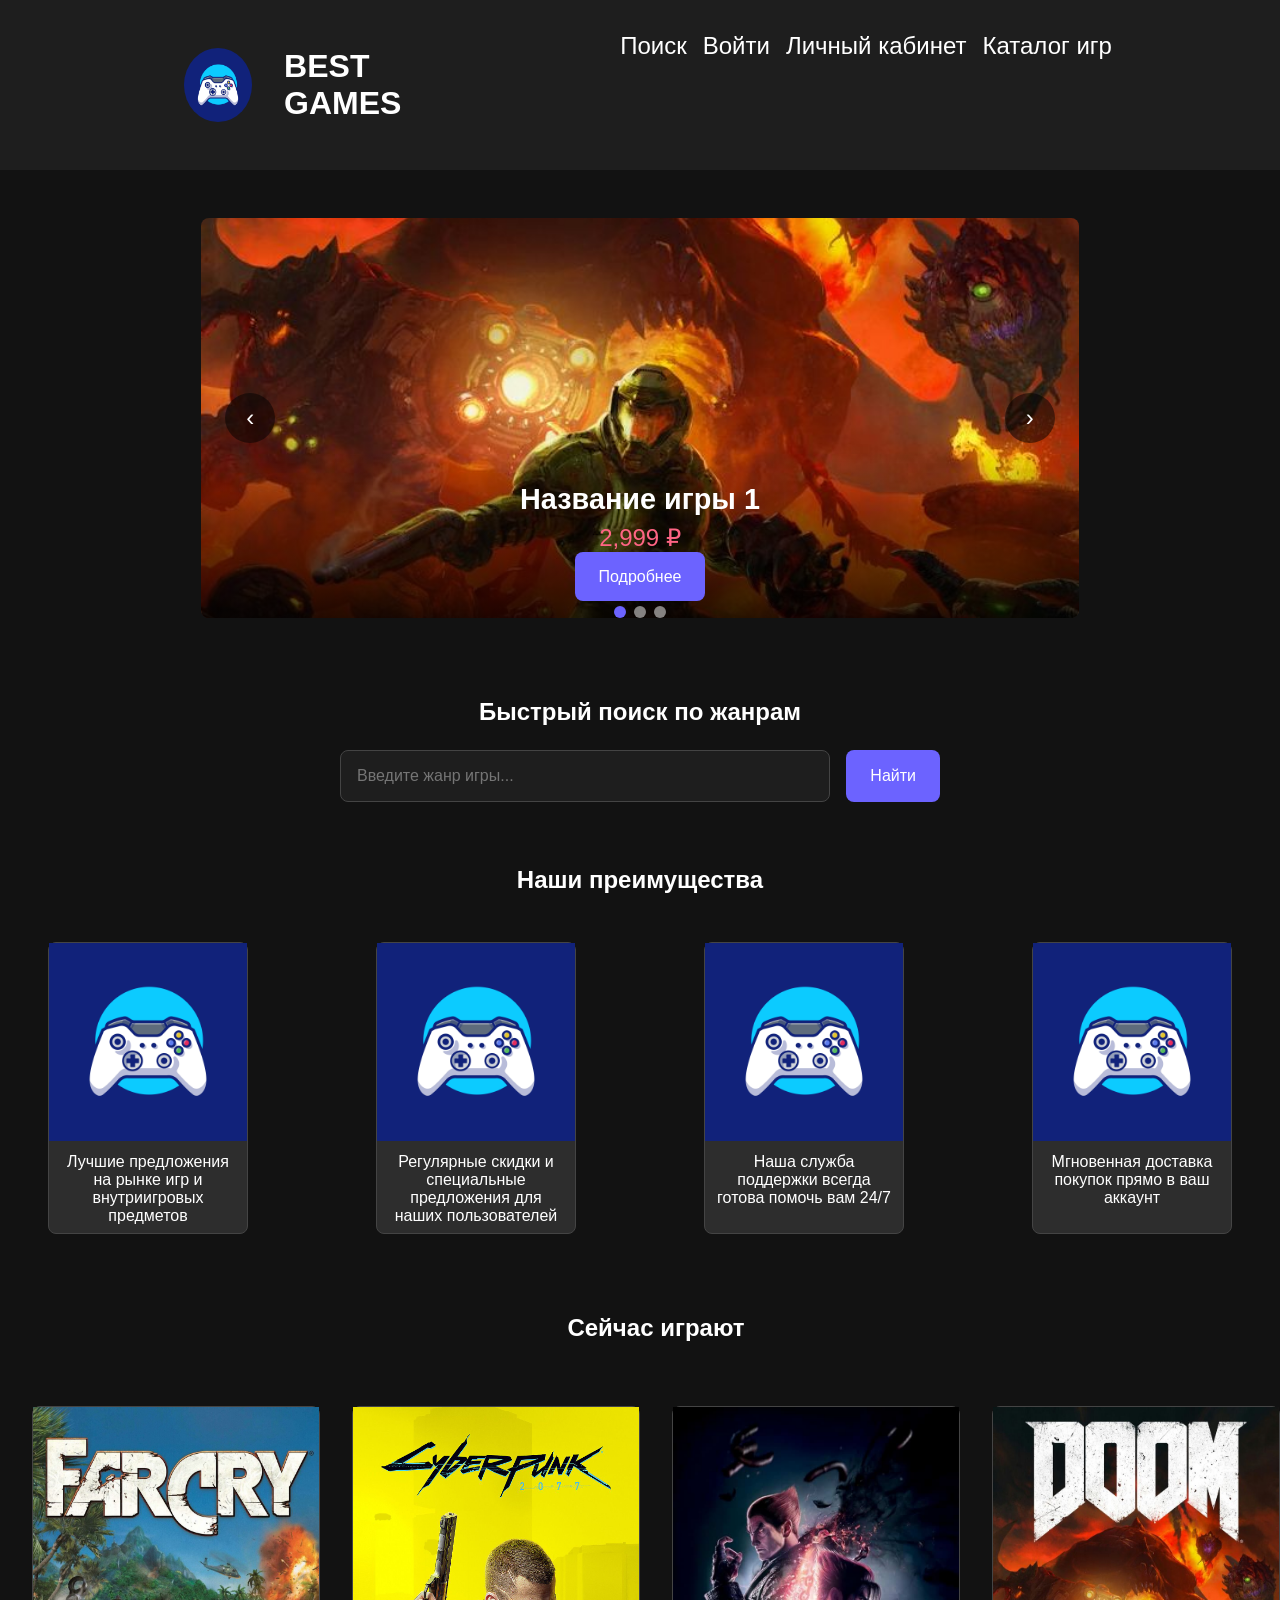
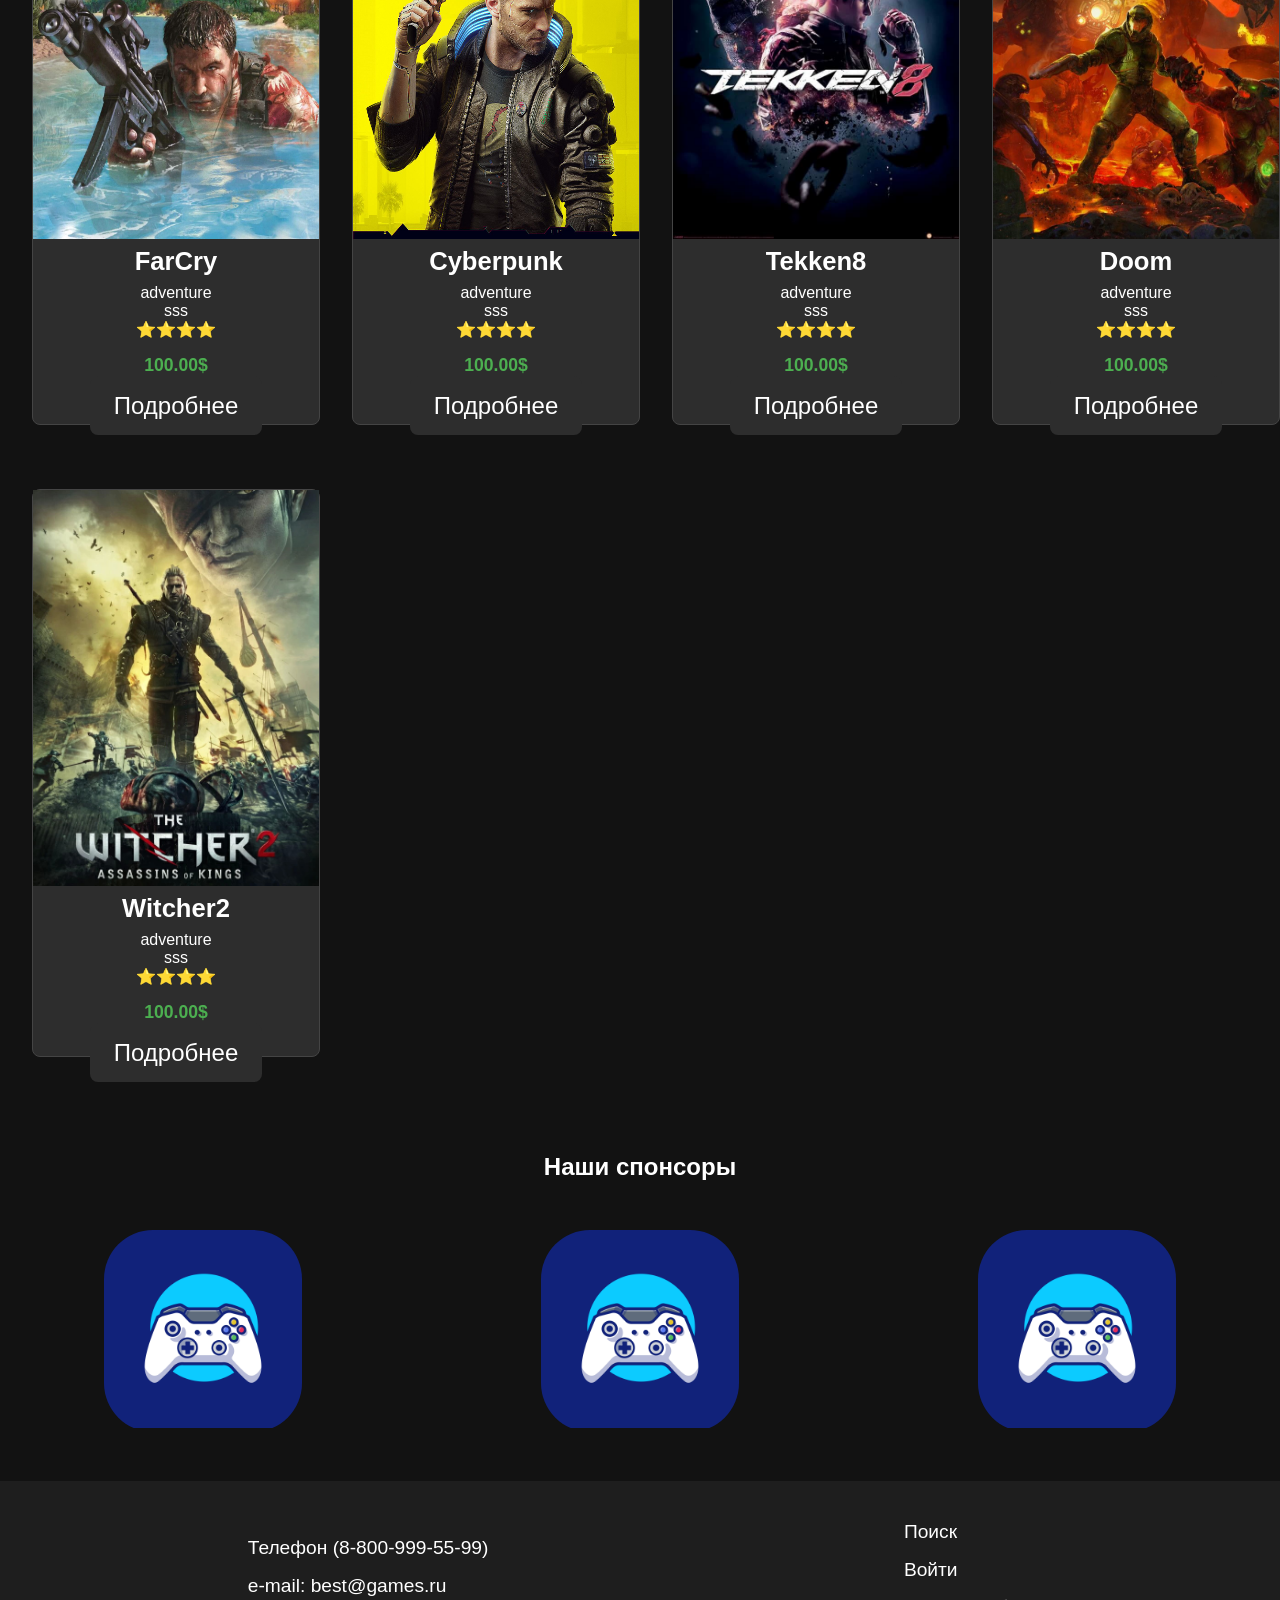
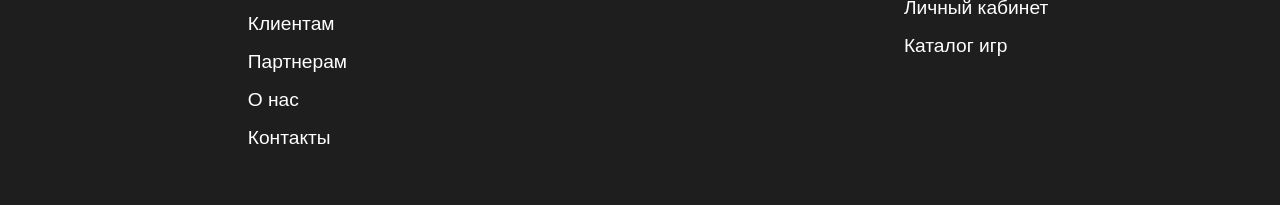
==== index.html @ 7e45bc16 "ready" ====
<!DOCTYPE html>
<html lang="en">

<head>
    <meta charset="UTF-8">
    <meta name="viewport" content="width=device-width, initial-scale=1.0">
    <title>Document</title>
    <link rel="stylesheet" href="css/style.css">
</head>

<body>
    <div class="page-content">
        <div class="container">
            <header class="header">
                <div class="logo">
                    <img src="media/logo.jpg" alt="logo-image" class="logo-image">
                    <h1>BEST GAMES</h1>
                </div>
                <div class="nav">
                    <ul class="nav-list">
                        <li class="nav-item"><a href="#search">Поиск</a></li>
                        <li class="nav-item"><a href="login.html">Войти</a></li>
                        <li class="nav-item"><a href="profile.html">Личный кабинет</a></li>
                        <li class="nav-item"><a href="catalog.html">Каталог игр</a></li>
                    </ul>
                </div>
            </header>
        </div>


        <section class="slider">
            <div class="slides-container">
                <!-- Слайд 1 -->
                <div class="slide">
                    <div class="slide-image">
                        <img src="media/doom.jpg" alt="Игра 1">
                    </div>
                    <div class="slide-content">
                        <h3>Название игры 1</h3>
                        <div class="price">2,999 ₽</div>
                        <a href="game.html" class="btn">Подробнее</a>
                    </div>
                </div>
                <!-- Слайд 2 -->
                <div class="slide">
                    <div class="slide-image">
                        <img src="media/fallout.jpg" alt="Игра 2">
                    </div>
                    <div class="slide-content">
                        <h3>Название игры 2</h3>
                        <div class="price">1,499 ₽</div>
                        <a href="game.html" class="btn">Подробнее</a>
                    </div>
                </div>
                <!-- Слайд 3 -->
                <div class="slide">
                    <div class="slide-image">
                        <img src="media/cyberpunk.jpg" alt="Игра 3">
                    </div>
                    <div class="slide-content">
                        <h3>Название игры 3</h3>
                        <div class="price">3,499 ₽</div>
                        <a href="game.html" class="btn">Подробнее</a>
                    </div>
                </div>
            </div>

            <!-- Кнопки навигации -->
            <button class="prev">‹</button>
            <button class="next">›</button>

            <div class="slider-indicators">
        <button class="indicator active"></button>
        <button class="indicator"></button>
        <button class="indicator"></button>
    </div>
        </section>
        <div class="container">

            <section class="search" id="search">
                <div class="container">
                    <h2 class="quick-search__title">Быстрый поиск по жанрам</h2>
                    <form class="search-form">
                        <input type="text" class="form-control search-form__input" placeholder="Введите жанр игры...">
                        <button type="submit" class="btn">Найти</button>
                    </form>
                </div>
            </section>
        </div>


        <section class="infographics">
            <h2>Наши преимущества</h2>
            <div class="infographic-grid">
                <div class="infographic-card">
                    <div class="infographic-card-image">
                        <img src="media/logo.jpg" alt="picture">
                    </div>
                    <div class="infographic-card-info">
                        <p>Лучшие предложения на рынке игр и внутриигровых предметов</p>
                    </div>
                </div>
                <div class="infographic-card">
                    <div class="infographic-card-image">
                        <img src="media/logo.jpg" alt="picture">
                    </div>
                    <div class="infographic-card-info">
                        <p>Регулярные скидки и специальные предложения для наших пользователей</p>
                    </div>
                </div>
                <div class="infographic-card">
                    <div class="infographic-card-image">
                        <img src="media/logo.jpg" alt="picture">
                    </div>
                    <div class="infographic-card-info">
                        <p>Наша служба поддержки всегда готова помочь вам 24/7</p>
                    </div>
                </div>
                <div class="infographic-card">
                    <div class="infographic-card-image">
                        <img src="media/logo.jpg" alt="picture">
                    </div>
                    <div class="infographic-card-info">
                        <p>Мгновенная доставка покупок прямо в ваш аккаунт</p>
                    </div>
                </div>
            </div>
        </section>

        <div class="container">
            <section class="popular-games">
                <h2>Сейчас играют</h2>
                <div class="popular-games-grid">
                    <div class="game-card">
                        <div class="game-card-image">
                            <img src="media/FarCry.jpg">
                        </div>
                        <div class="game-card-info">
                            <h4 class="game-name">FarCry</h4>
                            <p class="game-genre">adventure</p>
                            <p class="game-company">sss</p>
                            <div class="rating">⭐⭐⭐⭐</div>
                            <p class="game-price">100.00$</p>
                            <a href="game.html" class="btn btn-primary">Подробнее</a>
                        </div>
                    </div>
                    <div class="game-card">
                        <div class="game-card-image">
                            <img src="media/cyberpunk.jpg">
                        </div>
                        <div class="game-card-info">
                            <h4 class="game-name">Cyberpunk</h4>
                            <p class="game-genre">adventure</p>
                            <p class="game-company">sss</p>
                            <div class="rating">⭐⭐⭐⭐</div>
                            <p class="game-price">100.00$</p>
                            <a href="game.html" class="btn btn-primary">Подробнее</a>
                        </div>
                    </div>
                    <div class="game-card">
                        <div class="game-card-image">
                            <img src="media/tekken8.jpg">
                        </div>
                        <div class="game-card-info">
                            <h4 class="game-name">Tekken8</h4>
                            <p class="game-genre">adventure</p>
                            <p class="game-company">sss</p>
                            <div class="rating">⭐⭐⭐⭐</div>
                            <p class="game-price">100.00$</p>
                            <a href="game.html" class="btn btn-primary">Подробнее</a>
                        </div>
                    </div>
                    <div class="game-card">
                        <div class="game-card-image">
                            <img src="media/doom.jpg">
                        </div>
                        <div class="game-card-info">
                            <h4 class="game-name">Doom</h4>
                            <p class="game-genre">adventure</p>
                            <p class="game-company">sss</p>
                            <div class="rating">⭐⭐⭐⭐</div>
                            <p class="game-price">100.00$</p>
                            <a href="game.html" class="btn btn-primary">Подробнее</a>
                        </div>
                    </div>
                    <div class="game-card">
                        <div class="game-card-image">
                            <img src="media/witcher2.jpg">
                        </div>
                        <div class="game-card-info">
                            <h4 class="game-name">Witcher2</h4>
                            <p class="game-genre">adventure</p>
                            <p class="game-company">sss</p>
                            <div class="rating">⭐⭐⭐⭐</div>
                            <p class="game-price">100.00$</p>
                            <a href="game.html" class="btn btn-primary">Подробнее</a>
                        </div>
                    </div>
                </div>
            </section>
        </div>

        <div class="container">
            <section class="partners">
                <h2>Наши спонсоры</h2>
                <div class="partner-grid">
                    <div class="partner-logo">
                        <img src="media/logo.jpg" alt="partner-logo">
                    </div>
                    <div class="partner-logo">
                        <img src="media/logo.jpg" alt="partner-logo">
                    </div>
                    <div class="partner-logo">
                        <img src="media/logo.jpg" alt="partner-logo">
                    </div>
                </div>
            </section>
        </div>
        </main>
        <div class="container">
            <footer class="footer">
                <div class="info">
                    <ul class="info-list">
                        <li>Телефон (8-800-999-55-99)</li>
                        <li>e-mail: best@games.ru</li>
                        <li><a href="#">Клиентам</a></li>
                        <li><a href="#">Партнерам</a></li>
                        <li><a href="#">О нас</a></li>
                        <li><a href="#">Контакты</a></li>
                    </ul>
                </div>
                <div class="footer-nav">
                    <ul class="footer-nav-list">
                        <li class="nav-item"><a href="index.html">Поиск</a></li>
                        <li class="nav-item"><a href="login.html">Войти</a></li>
                        <li class="nav-item"><a href="profile.html">Личный кабинет</a></li>
                        <li class="nav-item"><a href="catalog.html">Каталог игр</a></li>
                    </ul>
                </div>
            </footer>
        </div>
    </div>
</body>
<script>
    // Простой слайдер
    document.addEventListener('DOMContentLoaded', function () {
        const slidesContainer = document.querySelector('.slides-container');
        const slides = document.querySelectorAll('.slide');
        const prevBtn = document.querySelector('.prev');
        const nextBtn = document.querySelector('.next');
        const indicators = document.querySelectorAll('.indicator');

        if (!slidesContainer || slides.length === 0) return;

        let currentSlide = 0;
        const totalSlides = slides.length;

        function goToSlide(index) {
            currentSlide = index;
            slidesContainer.style.transform = `translateX(-${currentSlide * 100}%)`;

            indicators.forEach((indicator, i) => {
            indicator.classList.toggle('active', i === currentSlide);
        });
        }

        function nextSlide() {
            goToSlide((currentSlide + 1) % totalSlides);
        }

        function prevSlide() {
            goToSlide((currentSlide - 1 + totalSlides) % totalSlides);
        }

        // Обработчики кнопок
        if (prevBtn) prevBtn.addEventListener('click', prevSlide);
        if (nextBtn) nextBtn.addEventListener('click', nextSlide);
    });
</script>

</html>
---- css/style.css ----
/* Базовый сброс */
*,
*::before,
*::after {
    box-sizing: border-box;
    padding: 0;
    margin: 0;
}

/* CSS переменные */
:root {
    /* Основные цвета */
    --primary-color: #6C63FF;
    --secondary-color: #4A44C4;
    --accent-color: #FF6584;
    --success-color: #4CAF50;
    
    /* Фоны */
    --bg-primary: #121212;
    --bg-secondary: #1E1E1E;
    --bg-card: #2D2D2D;
    --bg-overlay: rgba(0, 0, 0, 0.8);
    
    /* Текст */
    --text-primary: #FFFFFF;
    --text-secondary: #B0B0B0;
    --text-muted: #888888;
    
    /* Границы */
    --border-color: #444444;
    --border-radius: 8px;
    
    /* Тени */
    --shadow: 0 4px 6px rgba(0, 0, 0, 0.3);
    --shadow-hover: 0 8px 15px rgba(0, 0, 0, 0.4);
    
    /* Отступы */
    --spacing-xs: 0.5rem;
    --spacing-sm: 1rem;
    --spacing-md: 1.5rem;
    --spacing-lg: 2rem;
    --spacing-xl: 3rem;
}

/* Светлая тема */
.light-theme {
    --bg-primary: #FFFFFF;
    --bg-secondary: #F5F5F5;
    --bg-card: #FFFFFF;
    --bg-overlay: rgba(255, 255, 255, 0.9);
    
    --text-primary: #333333;
    --text-secondary: #666666;
    --text-muted: #888888;
    
    --border-color: #E0E0E0;
    --shadow: 0 2px 4px rgba(0, 0, 0, 0.1);
    --shadow-hover: 0 4px 8px rgba(0, 0, 0, 0.15);
}

/* Общие стили */
body {
    font-family: sans-serif;
    font-size: 1rem;
    background-color: var(--bg-primary);
    color: var(--text-primary);
}

a {
    text-decoration: none;
    color: var(--text-primary);
}

.page-content {
    display: grid;
    grid-template-columns: 1fr;
    grid-template-rows: auto 1fr auto;
    grid-template-areas:
        "header"
        "main"
        "footer";
    min-height: 100vh;
}

.container {
    margin: 0;
    padding: 0;
}

/* Хедер */
.header {
    grid-area: header;
    display: flex;
    flex-direction: row;
    background-color: var(--bg-secondary);
    justify-content: space-around;
    align-content: center;
    padding: var(--spacing-lg);
    color: var(--text-primary);
    gap: 5rem;
}

.logo {
    display: flex;
    flex-direction: row;
    max-width: 100px;
    padding: var(--spacing-sm);
}

.logo-image {
    width: 100%;
    border-radius: 50%;
}

.logo h1 {
    margin-left: 2rem;
}

.nav-list {
    display: flex;
    flex-direction: row;
    list-style: none;
    gap: var(--spacing-sm);
    color: var(--text-primary);
    font-size: 1.5rem;
}

.nav-list a {
    color: var(--text-primary);
    text-decoration: none;
}

/* Слайдер */
.slider {
    position: relative;
    max-width: 1000px;
    margin: var(--spacing-xl) auto;
    overflow: hidden;
    border-radius: var(--border-radius);
}

.slides-container {
    display: flex;
    transition: transform 0.5s ease;
}

.slide {
    min-width: 100%;
    position: relative;
}

.slide-image {
    width: 100%;
    height: 400px;
}

.slide-image img {
    width: 100%;
    height: 100%;
    object-fit: cover;
    display: block;
}

.slide-content {
    position: absolute;
    bottom: 0;
    left: 0;
    right: 0;
    padding: var(--spacing-lg);
    background: linear-gradient(transparent, rgba(0,0,0,0.8));
    color: white;
}

.slide-content h3 {
    font-size: 1.8rem;
    margin-bottom: var(--spacing-xs);
}

.slide-content .price {
    font-size: 1.5rem;
    color: var(--accent-color);
    margin-bottom: var(--spacing-sm);
}

.slider-indicators {
    position: absolute;
    bottom: 0;
    left: 50%;
    transform: translateX(-50%);
    display: flex;
    gap: var(--spacing-xs);
    z-index: 10;
}

.indicator {
    width: 12px;
    height: 12px;
    border-radius: 50%;
    background-color: rgba(255, 255, 255, 0.5);
    border: none;
    cursor: pointer;
    transition: background-color 0.3s ease;
}

.indicator.active {
    background-color: var(--primary-color);
}

/* Кнопки навигации слайдера */
.prev,
.next {
    cursor: pointer;
    position: absolute;
    top: 50%;
    transform: translateY(-50%);
    width: 50px;
    height: 50px;
    background-color: rgba(0, 0, 0, 0.5);
    color: white;
    border: none;
    border-radius: 50%;
    font-size: 24px;
    display: flex;
    align-items: center;
    justify-content: center;
    z-index: 10;
    transition: background-color 0.3s ease;
}

.prev:hover,
.next:hover {
    background-color: rgba(0, 0, 0, 0.8);
}

.prev {
    left: var(--spacing-md);
}

.next {
    right: var(--spacing-md);
}

/* Секции */
section {
    margin: var(--spacing-lg) 0;
    text-align: center;
}

/* Инфографика */
.infographic-grid {
    display: grid;
    grid-template-columns: repeat(auto-fit, minmax(200px, 1fr));
    justify-items: center;
    gap: var(--spacing-lg);
    margin: var(--spacing-xl) 0;
}

.infographic-card {
    max-width: 200px;
    background-color: var(--bg-card);
    color: var(--text-primary);
    border: 1px solid var(--border-color);
    border-radius: var(--border-radius);
}

.infographic-card-image {
    width: 100%;
}

.infographic-card-image img {
    width: 100%;
}

.infographic-card p {
    text-align: center;
    margin: var(--spacing-xs);
}

/* Популярные игры */
.popular-games {
    margin: 0 0 0 var(--spacing-lg);
}

.popular-games-grid {
    display: grid;
    grid-template-columns: repeat(auto-fit, minmax(250px, 1fr));
    justify-items: center;
    gap: var(--spacing-lg);
    margin: var(--spacing-xl) 0;
}

.game-card {
    max-width: 300px;
    background: var(--bg-card);
    margin: var(--spacing-sm) 0;
    text-align: center;
    border: 1px solid var(--border-color);
    border-radius: var(--border-radius);
}

.game-card-image {
    height: 70%;
}

.game-card-image img {
    width: 100%;
    height: 100%;
}

h4 {
    font-size: 1.6rem;
    margin: var(--spacing-xs);
}

.game-price {
    margin: var(--spacing-sm);
    color: var(--success-color);
    font-weight: bold;
    font-size: 1.1rem;
}

/* Кнопки */
.btn {
    text-decoration: none;
    padding: var(--spacing-sm) var(--spacing-md);
    color: var(--text-primary);
    border-radius: var(--border-radius);
    background-color: var(--primary-color);
    border: none;
    font-size: 1rem;
    font-weight: 500;
}

.btn-primary {
    background-color: var(--bg-card);
    color: var(--text-primary);
    font-size: 1.5rem;
}

/* Партнеры */
.partner-grid {
    display: grid;
    grid-template-columns: repeat(auto-fit, minmax(200px, 1fr));
    justify-items: center;
    gap: var(--spacing-lg);
    margin: var(--spacing-xl) 0;
}

.partner-logo {
    max-width: 100%;
    max-width: 200px;
    border: 1px solid transparent;
    border-radius: 50px;
    overflow: hidden;
}

.partner-logo img {
    width: 100%;
}

/* Футер */
.footer {
    grid-area: footer;
    display: flex;
    background-color: var(--bg-secondary);
    justify-content: space-around;
    align-content: center;
    padding: var(--spacing-lg);
    color: var(--text-primary);
}

.info-list {
    list-style: none;
    padding: var(--spacing-sm);
}

.info-list li {
    padding: var(--spacing-xs);
    font-size: 1.2rem;
}

.info-list a {
    text-decoration: none;
    color: var(--text-primary);
}

.footer-nav-list {
    list-style: none;
    color: var(--text-primary);
    font-size: 1.2rem;
}

.footer-nav-list li {
    padding: var(--spacing-xs);
}

h2 {
    color: var(--text-primary);
}

/* Формы */
.form-group {
    margin-bottom: var(--spacing-md);
}

.form-label {
    display: block;
    margin-bottom: var(--spacing-xs);
    font-weight: 500;
    color: var(--text-primary);
}

.form-control {
    width: 100%;
    padding: var(--spacing-sm);
    border: 1px solid var(--border-color);
    border-radius: var(--border-radius);
    background-color: var(--bg-secondary);
    color: var(--text-primary);
    font-size: 1rem;
}

.form-control:focus {
    outline: none;
    border-color: var(--primary-color);
}

.form-check {
    display: flex;
    align-items: center;
    gap: var(--spacing-xs);
}

.form-check-input {
    width: 18px;
    height: 18px;
}

/* Личный кабинет */
.profile {
    max-width: 1000px;
    margin: var(--spacing-xl) auto;
}

.profile__header {
    background-color: var(--bg-secondary);
    padding: var(--spacing-lg);
    border-radius: var(--border-radius);
    margin-bottom: var(--spacing-lg);
    box-shadow: var(--shadow);
}

.profile__info-grid {
    display: grid;
    grid-template-columns: repeat(auto-fit, minmax(200px, 1fr));
    gap: var(--spacing-md);
}

.profile__section {
    background-color: var(--bg-card);
    padding: var(--spacing-lg);
    border-radius: var(--border-radius);
    margin-bottom: var(--spacing-lg);
    box-shadow: var(--shadow);
}

.profile__section-title {
    font-size: 1.25rem;
    margin-bottom: var(--spacing-md);
    padding-bottom: var(--spacing-xs);
    border-bottom: 2px solid var(--primary-color);
}

.purchase-history {
    width: 100%;
    border-collapse: collapse;
}

.purchase-history th,
.purchase-history td {
    padding: var(--spacing-sm);
    text-align: left;
    border-bottom: 1px solid var(--border-color);
}

.purchase-history th {
    background-color: var(--bg-secondary);
    font-weight: 600;
}

.settings__option {
    display: flex;
    justify-content: space-between;
    align-items: center;
    padding: var(--spacing-sm) 0;
    border-bottom: 1px solid var(--border-color);
}

.theme-switch {
    display: flex;
    align-items: center;
    gap: var(--spacing-sm);
}

.switch {
    position: relative;
    display: inline-block;
    width: 60px;
    height: 34px;
}

.switch input {
    opacity: 0;
    width: 0;
    height: 0;
}

.slider-round {
    position: absolute;
    cursor: pointer;
    top: 0;
    left: 0;
    right: 0;
    bottom: 0;
    background-color: var(--text-muted);
    transition: .4s;
    border-radius: 34px;
}

.slider-round:before {
    position: absolute;
    content: "";
    height: 26px;
    width: 26px;
    left: 4px;
    bottom: 4px;
    background-color: var(--text-primary);
    transition: .4s;
    border-radius: 50%;
}

input:checked + .slider-round {
    background-color: var(--primary-color);
}

input:checked + .slider-round:before {
    transform: translateX(26px);
}

/* Каталог */
.catalog__filter-toggle {
    display: none;
}

.catalog__layout {
    display: grid;
    grid-template-columns: 250px 1fr;
    gap: var(--spacing-lg);
}

.filters {
    background-color: var(--bg-card);
    padding: var(--spacing-lg);
    border-radius: var(--border-radius);
    box-shadow: var(--shadow);
}

.filter__group {
    margin-bottom: var(--spacing-md);
}

.filter__title {
    font-size: 1.125rem;
    margin-bottom: var(--spacing-sm);
}

.filter__options {
    list-style: none;
}

.filter__option {
    padding: var(--spacing-xs) 0;
}

.filter__checkbox {
    display: flex;
    align-items: center;
    gap: var(--spacing-xs);
    cursor: pointer;
}

/* Админ панель */
.admin {
    max-width: 800px;
    margin: var(--spacing-xl) auto;
}

.admin__form {
    background-color: var(--bg-card);
    padding: var(--spacing-lg);
    border-radius: var(--border-radius);
    box-shadow: var(--shadow);
}

.form-row {
    display: grid;
    grid-template-columns: 1fr 1fr;
    gap: var(--spacing-md);
}

/* Быстрый поиск */
.quick-search {
    background-color: var(--bg-secondary);
    padding: var(--spacing-lg);
    border-radius: var(--border-radius);
    margin: var(--spacing-xl) 0;
    box-shadow: var(--shadow);
}

.quick-search__title {
    text-align: center;
    margin-bottom: var(--spacing-md);
}

.search-form {
    display: flex;
    gap: var(--spacing-sm);
    max-width: 600px;
    margin: 0 auto;
}

.search-form__input {
    flex: 1;
}

/* Страница игры */
.main {
    padding: var(--spacing-lg);
}

.about-game {
    display: flex;
    gap: var(--spacing-lg);
    margin: var(--spacing-lg) 0;
}

.game-image {
    width: 300px;
}

.game-image img {
    width: 100%;
    border-radius: var(--border-radius);
}

.description {
    flex: 1;
}

.description p {
    line-height: 1.5;
}

/* Адаптивность */

/* Планшет (768px) */
@media (max-width: 768px) {
    /* Структурное изменение 1: Хедер в колонку */
    .header {
        flex-direction: column;
        text-align: center;
        gap: var(--spacing-md);
    }
    
    /* Структурное изменение 2: Навигация вертикальная */
    .nav-list {
        flex-direction: column;
    }
    
    /* Структурное изменение 3: Каталог в одну колонку */
    .catalog__layout {
        grid-template-columns: 1fr;
    }
    
    .filters {
        display: none;
    }
    
    .catalog__filter-toggle {
        display: block;
    }
    
    /* Структурное изменение 4: Страница игры в колонку */
    .about-game {
        flex-direction: column;
    }
    
    .game-image {
        width: 100%;
        max-width: 400px;
    }
}

/* Мобильные (480px) */
@media (max-width: 480px) {
    /* Структурное изменение 1: Логотип меньше */
    .logo h1 {
        font-size: 1.2rem;
        margin-left: var(--spacing-sm);
    }
    
    /* Структурное изменение 2: Карточки в одну колонку */
    .infographic-grid,
    .popular-games-grid,
    .partner-grid {
        grid-template-columns: 1fr;
    }
    
    /* Структурное изменение 3: Поиск в колонку */
    .search-form {
        flex-direction: column;
    }
    
    /* Структурное изменение 4: Футер в колонку */
    .footer {
        flex-direction: column;
        text-align: center;
    }
}
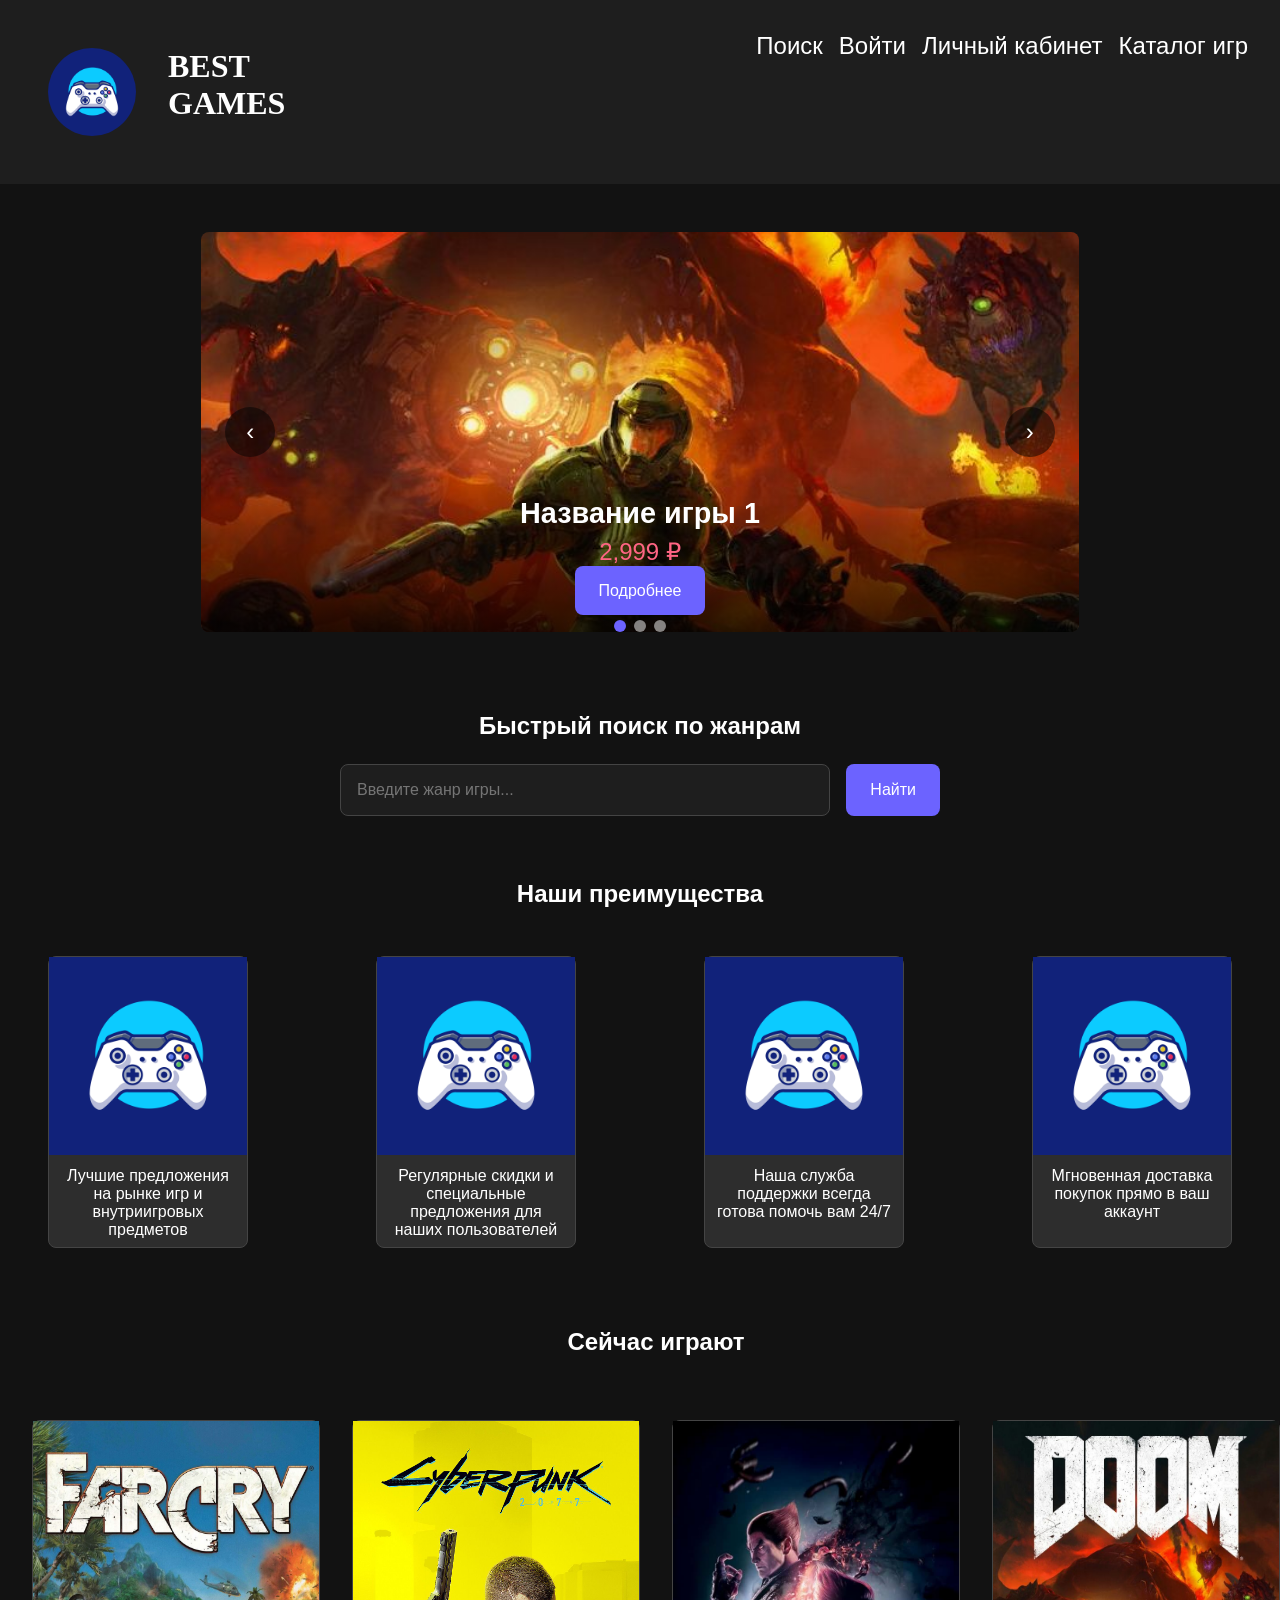
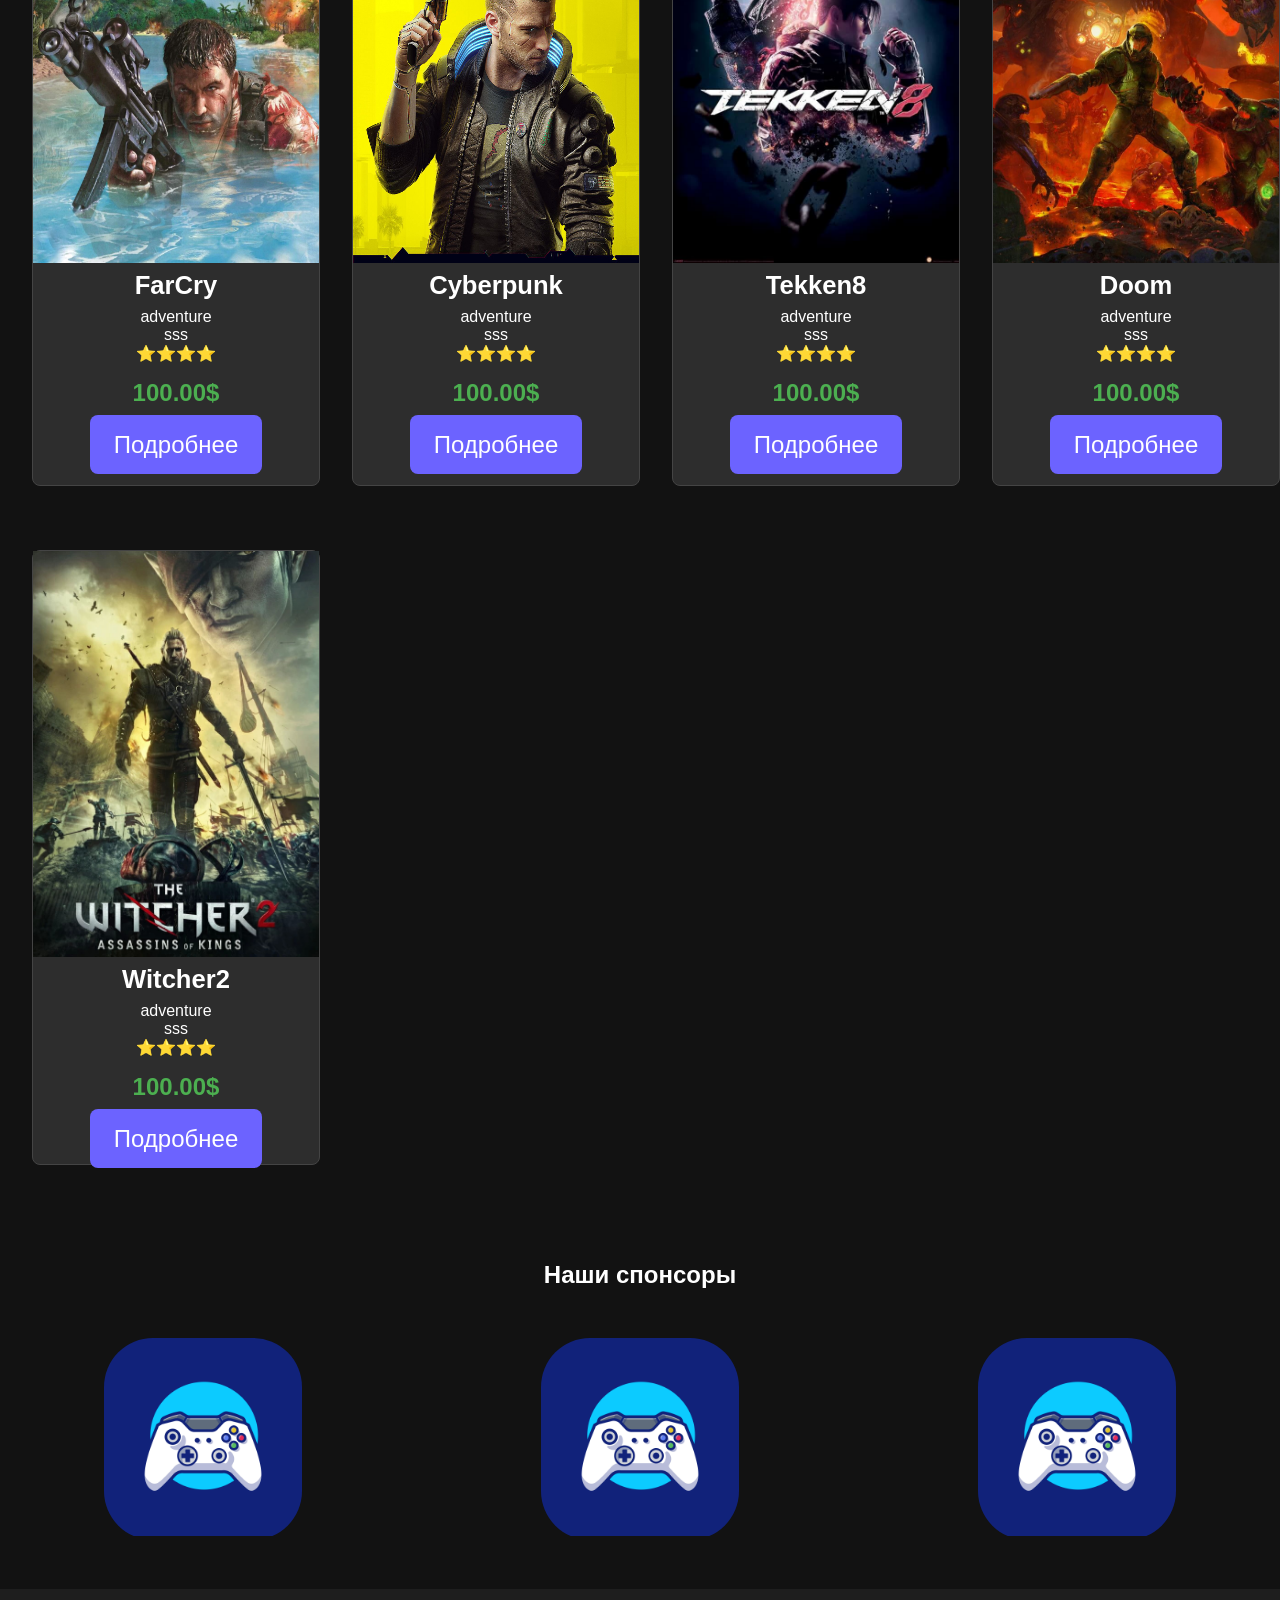
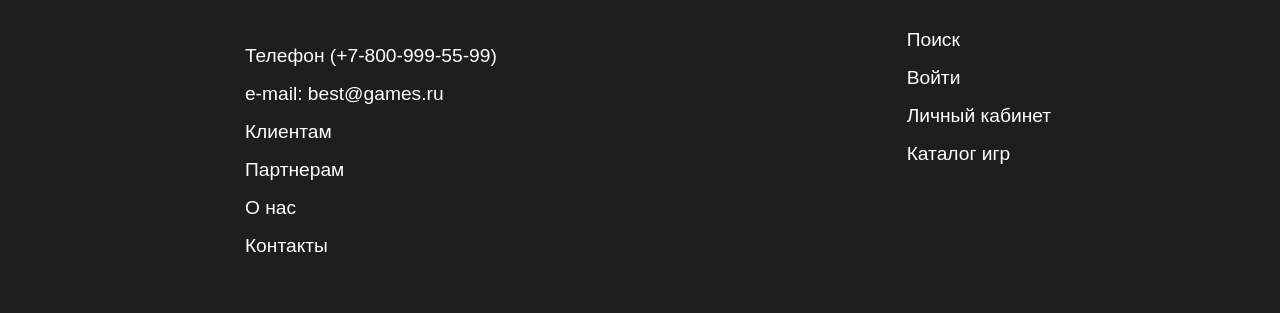
==== commit fb2aa94f: "." ====
--- a/index.html
+++ b/index.html
@@ -10,22 +10,28 @@
 
 <body>
     <div class="page-content">
-        <div class="container">
-            <header class="header">
-                <div class="logo">
-                    <img src="media/logo.jpg" alt="logo-image" class="logo-image">
-                    <h1>BEST GAMES</h1>
-                </div>
-                <div class="nav">
-                    <ul class="nav-list">
-                        <li class="nav-item"><a href="#search">Поиск</a></li>
-                        <li class="nav-item"><a href="login.html">Войти</a></li>
-                        <li class="nav-item"><a href="profile.html">Личный кабинет</a></li>
-                        <li class="nav-item"><a href="catalog.html">Каталог игр</a></li>
-                    </ul>
-                </div>
-            </header>
-        </div>
+        <header class="header">
+            <div class="logo">
+                <img src="media/logo.jpg" alt="logo-image" class="logo-image">
+                <h1><a href="index.html">BEST GAMES</a></h1>
+            </div>
+
+            <button class="burger-menu">
+                <span class="burger-line"></span>
+                <span class="burger-line"></span>
+                <span class="burger-line"></span>
+            </button>
+
+            <div class="nav">
+                <ul class="nav-list">
+                    <li class="nav-item"><a href="#search">Поиск</a></li>
+                    <li class="nav-item"><a href="login.html">Войти</a></li>
+                    <li class="nav-item"><a href="profile.html">Личный кабинет</a></li>
+                    <li class="nav-item"><a href="catalog.html">Каталог игр</a></li>
+                </ul>
+            </div>
+        </header>
+
 
 
         <section class="slider">
@@ -70,18 +76,19 @@
             <button class="next">›</button>
 
             <div class="slider-indicators">
-        <button class="indicator active"></button>
-        <button class="indicator"></button>
-        <button class="indicator"></button>
-    </div>
+                <button class="indicator active"></button>
+                <button class="indicator"></button>
+                <button class="indicator"></button>
+            </div>
         </section>
+
         <div class="container">
 
             <section class="search" id="search">
                 <div class="container">
                     <h2 class="quick-search__title">Быстрый поиск по жанрам</h2>
                     <form class="search-form">
-                        <input type="text" class="form-control search-form__input" placeholder="Введите жанр игры...">
+                        <input type="search" class="form-control search-form__input" placeholder="Введите жанр игры...">
                         <button type="submit" class="btn">Найти</button>
                     </form>
                 </div>
@@ -221,7 +228,7 @@
             <footer class="footer">
                 <div class="info">
                     <ul class="info-list">
-                        <li>Телефон (8-800-999-55-99)</li>
+                        <li>Телефон (+7-800-999-55-99)</li>
                         <li>e-mail: best@games.ru</li>
                         <li><a href="#">Клиентам</a></li>
                         <li><a href="#">Партнерам</a></li>
@@ -260,8 +267,8 @@
             slidesContainer.style.transform = `translateX(-${currentSlide * 100}%)`;
 
             indicators.forEach((indicator, i) => {
-            indicator.classList.toggle('active', i === currentSlide);
-        });
+                indicator.classList.toggle('active', i === currentSlide);
+            });
         }
 
         function nextSlide() {
@@ -276,6 +283,35 @@
         if (prevBtn) prevBtn.addEventListener('click', prevSlide);
         if (nextBtn) nextBtn.addEventListener('click', nextSlide);
     });
+
+    document.addEventListener('DOMContentLoaded', function () {
+        const burgerMenu = document.querySelector('.burger-menu');
+        const navList = document.querySelector('.nav-list');
+
+        if (burgerMenu && navList) {
+            burgerMenu.addEventListener('click', function () {
+                navList.classList.toggle('active');
+                burgerMenu.classList.toggle('active');
+            });
+
+            // Закрытие меню при клике на ссылку
+            const navLinks = document.querySelectorAll('.nav-list a');
+            navLinks.forEach(link => {
+                link.addEventListener('click', function () {
+                    navList.classList.remove('active');
+                    burgerMenu.classList.remove('active');
+                });
+            });
+
+            // Закрытие меню при клике вне его
+            document.addEventListener('click', function (event) {
+                if (!event.target.closest('.header')) {
+                    navList.classList.remove('active');
+                    burgerMenu.classList.remove('active');
+                }
+            });
+        }
+    });
 </script>
 
 </html>
--- a/css/style.css
+++ b/css/style.css
@@ -5,6 +5,12 @@
     box-sizing: border-box;
     padding: 0;
     margin: 0;
+}
+
+@font-face{
+     
+    font-family: 'MTSans-Bold';
+    src:url('fonts/MTSans-Bold.ttf');
 }
 
 /* CSS переменные */
@@ -93,7 +99,7 @@
     display: flex;
     flex-direction: row;
     background-color: var(--bg-secondary);
-    justify-content: space-around;
+    justify-content: space-between;
     align-content: center;
     padding: var(--spacing-lg);
     color: var(--text-primary);
@@ -103,7 +109,7 @@
 .logo {
     display: flex;
     flex-direction: row;
-    max-width: 100px;
+    width: 120px;
     padding: var(--spacing-sm);
 }
 
@@ -114,6 +120,7 @@
 
 .logo h1 {
     margin-left: 2rem;
+    font-family: "MTSans-Bold";
 }
 
 .nav-list {
@@ -296,6 +303,7 @@
     text-align: center;
     border: 1px solid var(--border-color);
     border-radius: var(--border-radius);
+    padding-bottom: var(--spacing-lg);
 }
 
 .game-card-image {
@@ -316,7 +324,8 @@
     margin: var(--spacing-sm);
     color: var(--success-color);
     font-weight: bold;
-    font-size: 1.1rem;
+    font-size: 1.5rem;
+    margin-bottom: var(--spacing-md);
 }
 
 /* Кнопки */
@@ -332,7 +341,7 @@
 }
 
 .btn-primary {
-    background-color: var(--bg-card);
+    background-color: var(--primary-color);
     color: var(--text-primary);
     font-size: 1.5rem;
 }
@@ -556,6 +565,7 @@
     display: grid;
     grid-template-columns: 250px 1fr;
     gap: var(--spacing-lg);
+    align-items: start; /* Важно: выравнивание по верху */
 }
 
 .filters {
@@ -563,6 +573,9 @@
     padding: var(--spacing-lg);
     border-radius: var(--border-radius);
     box-shadow: var(--shadow);
+    height: fit-content; /* Занимает только нужную высоту */
+    position: sticky; /* Можно закрепить при скролле */
+    top: var(--spacing-lg); /* Отступ сверху при закреплении */
 }
 
 .filter__group {
@@ -588,7 +601,6 @@
     gap: var(--spacing-xs);
     cursor: pointer;
 }
-
 /* Админ панель */
 .admin {
     max-width: 800px;
@@ -661,23 +673,79 @@
     line-height: 1.5;
 }
 
+
 /* Адаптивность */
-
-/* Планшет (768px) */
+/* Общие медиа-запросы для мобильных */
 @media (max-width: 768px) {
-    /* Структурное изменение 1: Хедер в колонку */
+    /* Хедер и навигация для планшета и мобильных */
     .header {
+        position: relative;
+        flex-direction: row;
+        justify-content: space-between;
+        align-items: center;
+        padding: var(--spacing-sm) var(--spacing-md);
+    }
+    
+    .logo {
+        max-width: 90px;
+    }
+    
+    .logo h1 {
+        margin-left: var(--spacing-sm);
+        font-size: 1.4rem;
+    }
+    
+    /* Бургер-меню */
+    .burger-menu {
+        display: flex;
         flex-direction: column;
-        text-align: center;
-        gap: var(--spacing-md);
-    }
-    
-    /* Структурное изменение 2: Навигация вертикальная */
+        justify-content: space-between;
+        width: 30px;
+        height: 21px;
+        background: none;
+        border: none;
+        cursor: pointer;
+    }
+    
+    .burger-line {
+        width: 100%;
+        height: 3px;
+        background-color: var(--text-primary);
+        border-radius: 3px;
+        transition: 0.3s;
+    }
+    
+    .burger-menu.active .burger-line:nth-child(1) {
+        transform: rotate(45deg) translate(5px, 5px);
+    }
+    
+    .burger-menu.active .burger-line:nth-child(2) {
+        opacity: 0;
+    }
+    
+    .burger-menu.active .burger-line:nth-child(3) {
+        transform: rotate(-45deg) translate(7px, -6px);
+    }
+    
+    /* Меню навигации */
     .nav-list {
+        display: none;
+        position: absolute;
+        top: 100%;
+        left: 0;
+        right: 0;
+        background-color: var(--bg-secondary);
         flex-direction: column;
-    }
-    
-    /* Структурное изменение 3: Каталог в одну колонку */
+        padding: var(--spacing-md);
+        z-index: 100;
+        box-shadow: var(--shadow);
+    }
+    
+    .nav-list.active {
+        display: flex;
+    }
+    
+    /* Структурные изменения для каталога */
     .catalog__layout {
         grid-template-columns: 1fr;
     }
@@ -690,7 +758,7 @@
         display: block;
     }
     
-    /* Структурное изменение 4: Страница игры в колонку */
+    /* Страница игры */
     .about-game {
         flex-direction: column;
     }
@@ -699,32 +767,53 @@
         width: 100%;
         max-width: 400px;
     }
-}
-
-/* Мобильные (480px) */
-@media (max-width: 480px) {
-    /* Структурное изменение 1: Логотип меньше */
-    .logo h1 {
-        font-size: 1.2rem;
-        margin-left: var(--spacing-sm);
-    }
-    
-    /* Структурное изменение 2: Карточки в одну колонку */
+    
+    /* Форма поиска */
+    .search-form {
+        flex-direction: column;
+    }
+    
+    /* Карточки в одну колонку */
     .infographic-grid,
     .popular-games-grid,
     .partner-grid {
         grid-template-columns: 1fr;
     }
-    
-    /* Структурное изменение 3: Поиск в колонку */
-    .search-form {
-        flex-direction: column;
-    }
-    
-    /* Структурное изменение 4: Футер в колонку */
+}
+
+/* Только для мобильных (до 480px) */
+@media (max-width: 480px) {
+    /* Уменьшенный логотип */
+    .logo {
+        max-width: 80px;
+    }
+    
+    .logo h1 {
+        font-size: 1.2rem;
+        margin-left: var(--spacing-xs);
+    }
+    
+    /* Уменьшенный бургер-меню */
+    .burger-menu {
+        width: 25px;
+        height: 18px;
+    }
+    
+    /* Футер в колонку */
     .footer {
         flex-direction: column;
         text-align: center;
-    }
-}
-
+        gap: var(--spacing-md);
+    }
+}
+
+/* Десктоп (769px и больше) - скрыть бургер, показать меню */
+@media (min-width: 769px) {
+    .burger-menu {
+        display: none;
+    }
+    
+    .nav-list {
+        display: flex !important;
+    }
+}
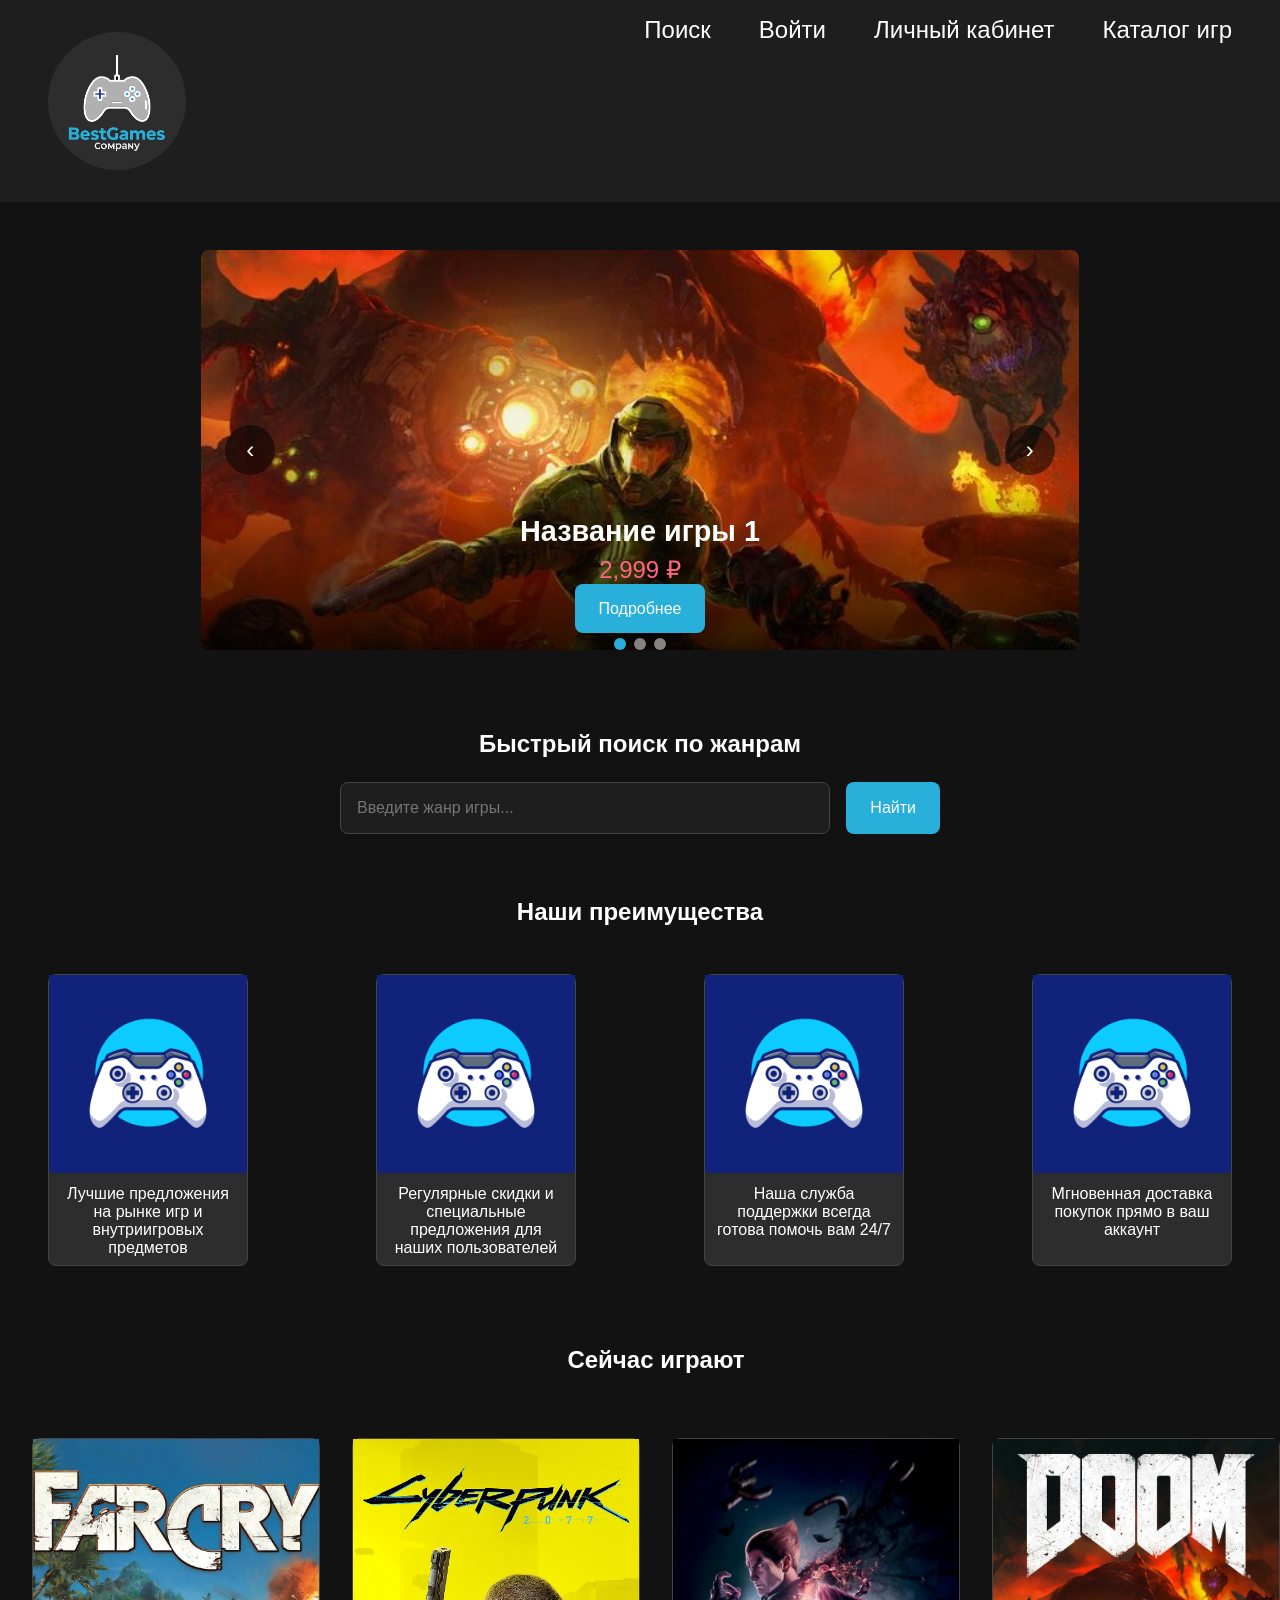
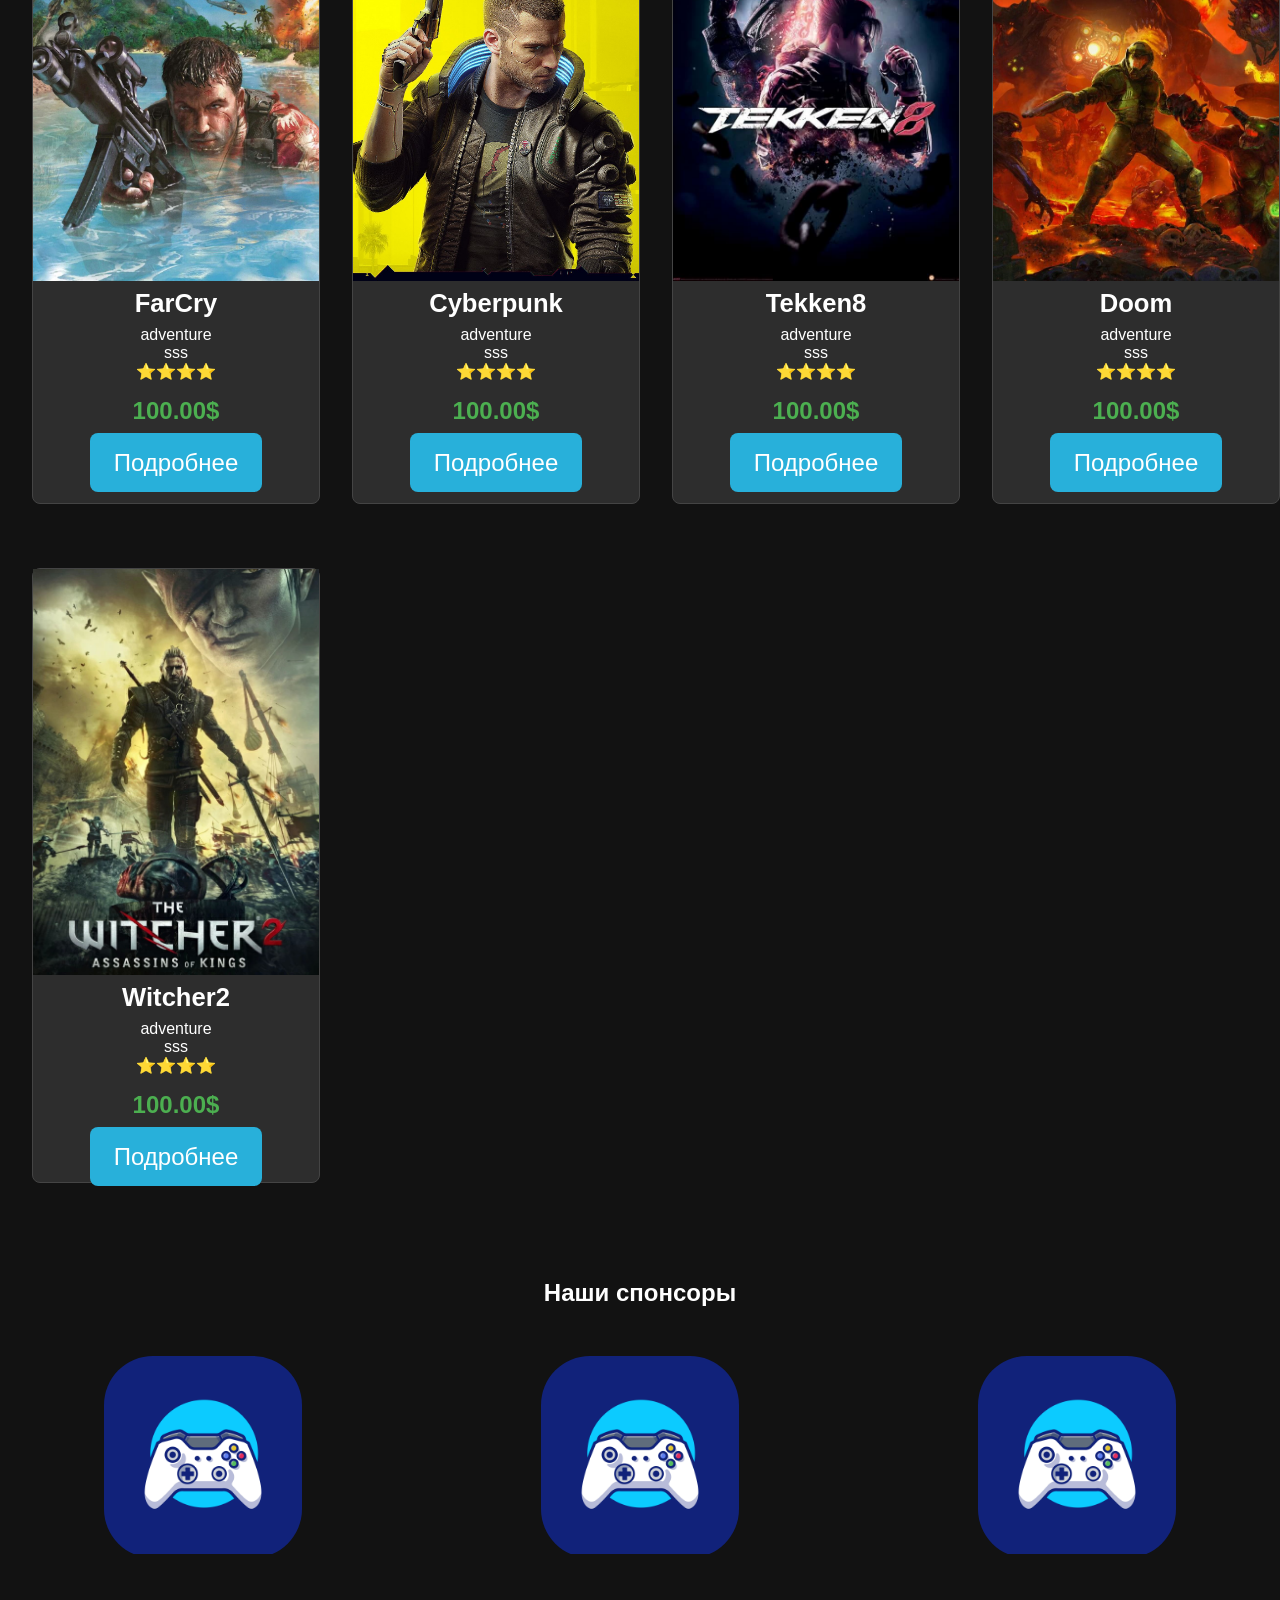
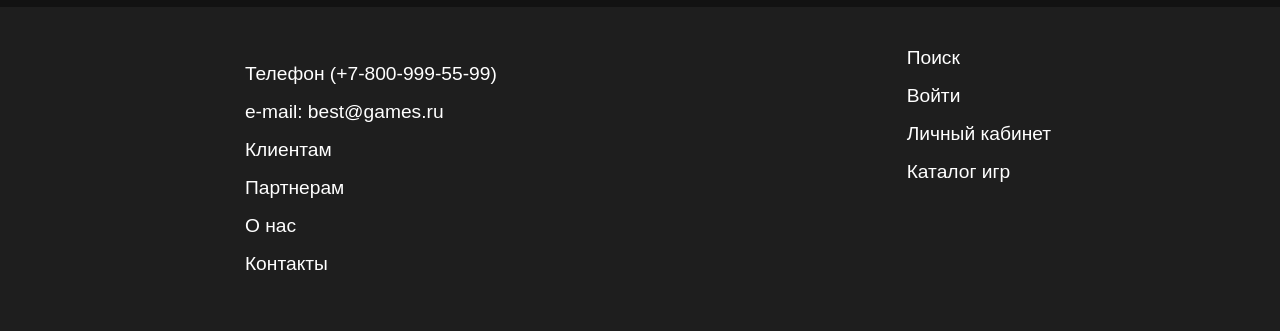
==== commit 11f2a3d7: "." ====
--- a/index.html
+++ b/index.html
@@ -12,8 +12,8 @@
     <div class="page-content">
         <header class="header">
             <div class="logo">
-                <img src="media/logo.jpg" alt="logo-image" class="logo-image">
-                <h1><a href="index.html">BEST GAMES</a></h1>
+                <img src="media/export48_dark (1).svg" alt="logo-image" class="logo-image">
+                
             </div>
 
             <button class="burger-menu">
--- a/css/style.css
+++ b/css/style.css
@@ -7,17 +7,17 @@
     margin: 0;
 }
 
-@font-face{
-     
-    font-family: 'MTSans-Bold';
-    src:url('fonts/MTSans-Bold.ttf');
-}
+@font-face {
+    font-family: "My";
+    src: url("../fonts/MTSans-Bold.ttf");
+}
+
 
 /* CSS переменные */
 :root {
     /* Основные цвета */
-    --primary-color: #6C63FF;
-    --secondary-color: #4A44C4;
+    --primary-color: #28b0da;
+    --secondary-color: #1e34b3;
     --accent-color: #FF6584;
     --success-color: #4CAF50;
     
@@ -101,16 +101,17 @@
     background-color: var(--bg-secondary);
     justify-content: space-between;
     align-content: center;
-    padding: var(--spacing-lg);
-    color: var(--text-primary);
-    gap: 5rem;
+    padding: var(--spacing-sm) var(--spacing-lg);
+    color: var(--text-primary);
 }
 
 .logo {
     display: flex;
     flex-direction: row;
-    width: 120px;
+    align-items: center;
+    width: 170px;
     padding: var(--spacing-sm);
+    gap: var(--spacing-sm);
 }
 
 .logo-image {
@@ -120,7 +121,8 @@
 
 .logo h1 {
     margin-left: 2rem;
-    font-family: "MTSans-Bold";
+    font-family: "My";
+    /* white-space: nowrap; */
 }
 
 .nav-list {
@@ -135,8 +137,14 @@
 .nav-list a {
     color: var(--text-primary);
     text-decoration: none;
-}
-
+    border-radius: var(--border-radius);
+    padding: var(--spacing-xs) var(--spacing-sm);
+}
+
+.nav-list a:hover {
+    color: var(--secondary-color);
+    background-color: var(--bg-card);
+}
 /* Слайдер */
 .slider {
     position: relative;
@@ -270,6 +278,12 @@
     border-radius: var(--border-radius);
 }
 
+.infographic-card:hover {
+    transform: translateY(-5px);
+    box-shadow: var(--shadow-hover);
+    border-color: var(--secondary-color);
+}
+
 .infographic-card-image {
     width: 100%;
 }
@@ -306,6 +320,12 @@
     padding-bottom: var(--spacing-lg);
 }
 
+.game-card:hover {
+    transform: translateY(-5px);
+    box-shadow: var(--shadow-hover);
+    border-color: var(--secondary-color);
+}
+
 .game-card-image {
     height: 70%;
 }
@@ -313,6 +333,7 @@
 .game-card-image img {
     width: 100%;
     height: 100%;
+    object-fit: cover;
 }
 
 h4 {
@@ -688,6 +709,7 @@
     
     .logo {
         max-width: 90px;
+        flex: 0 1 auto;
     }
     
     .logo h1 {
@@ -705,6 +727,8 @@
         background: none;
         border: none;
         cursor: pointer;
+        margin-left: auto;
+        flex-shrink: 0;
     }
     
     .burger-line {
